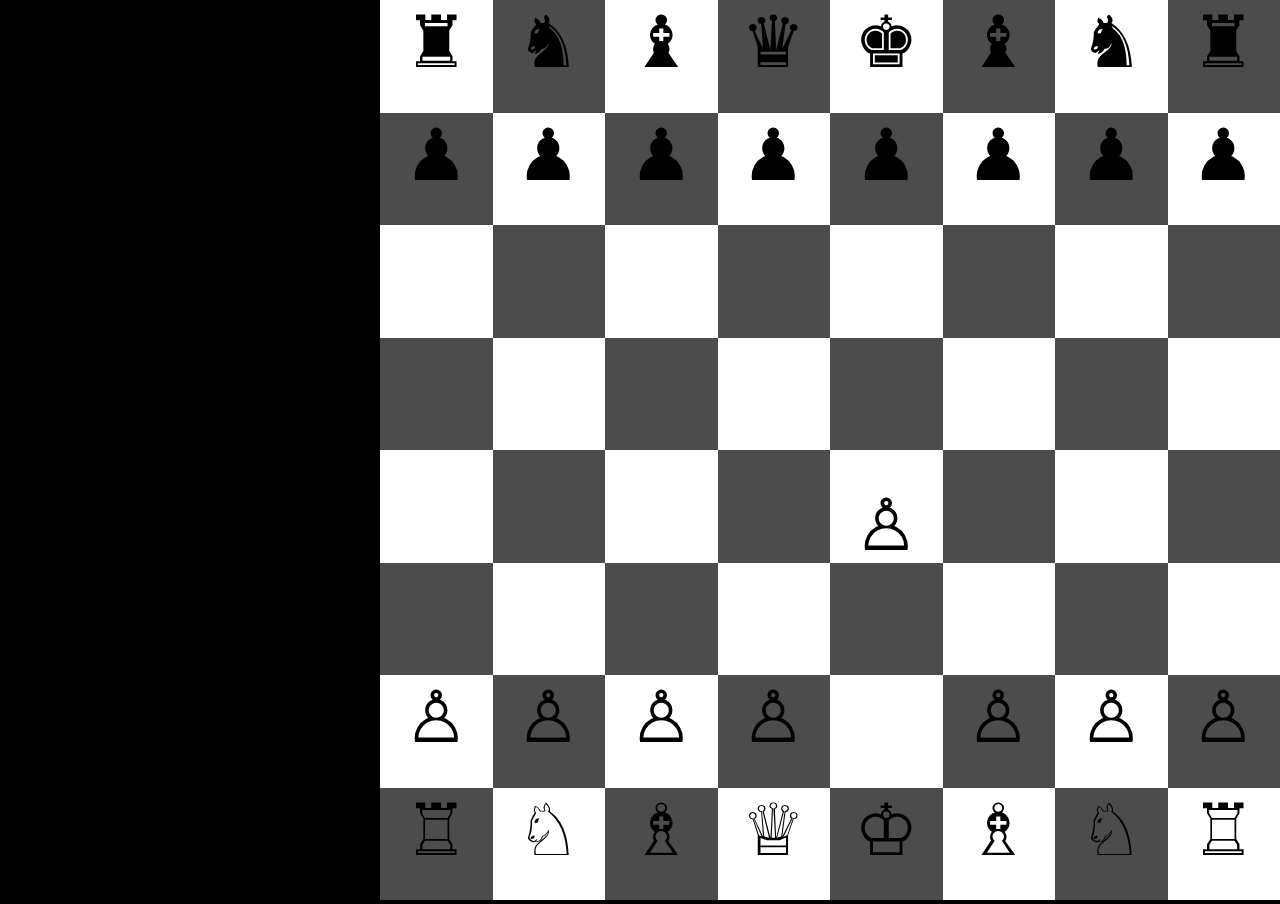
==== index.html @ 92e210d2 "Update index.html" ====
<!DOCTYPE html>
<html lang="en">
<head>
    <meta charset="UTF-8">
    <title>Chess</title>
    <script src="jquery-3.2.1.min.js"></script>
    <script src="games.js"></script>
    <script src="chess-player.js"></script>
    <link href="style.css" rel="stylesheet">
</head>
<body>
    <div class="video"><iframe src="https://player.vimeo.com/video/386223597" width="100%" height="100%" frameborder="0" allow="autoplay; fullscreen" allowfullscreen></iframe></div>
</body>
</html>
---- style.css ----
@charset "UTF-8";
body {
  display:flex; width:100vw; height:100vh;
  padding: 0;
  margin: 0;
  background: #000; }

body > div.video {
  flex-grow: 1;
  height: 100vh;
}

#board {
  position: relative;
  height: 100vh;
  width: 100vh;
  margin: auto; }

.square {
  float: left;
  width: 12.5%;
  height: 12.5%; }

.black {
  background: #4c4c4c; }

.white {
  background: #fff; }

.figure {
  position: absolute;
  width: 12.5%;
  height: 12.5%;
  background: transparent;
  font-size: 8vh;
  text-align: center; }

.pawn.white:before {
  content: "♙"; }

.pawn.black:before {
  content: "♟"; }

.rook.white:before {
  content: "♖"; }

.rook.black:before {
  content: "♜"; }

.knight.white:before {
  content: "♘"; }

.knight.black:before {
  content: "♞"; }

.bishop.white:before {
  content: "♗"; }

.bishop.black:before {
  content: "♝"; }

.queen.white:before {
  content: "♕"; }

.queen.black:before {
  content: "♛"; }

.king.white:before {
  content: "♔"; }

.king.black:before {
  content: "♚"; }

/*# sourceMappingURL=style.css.map */
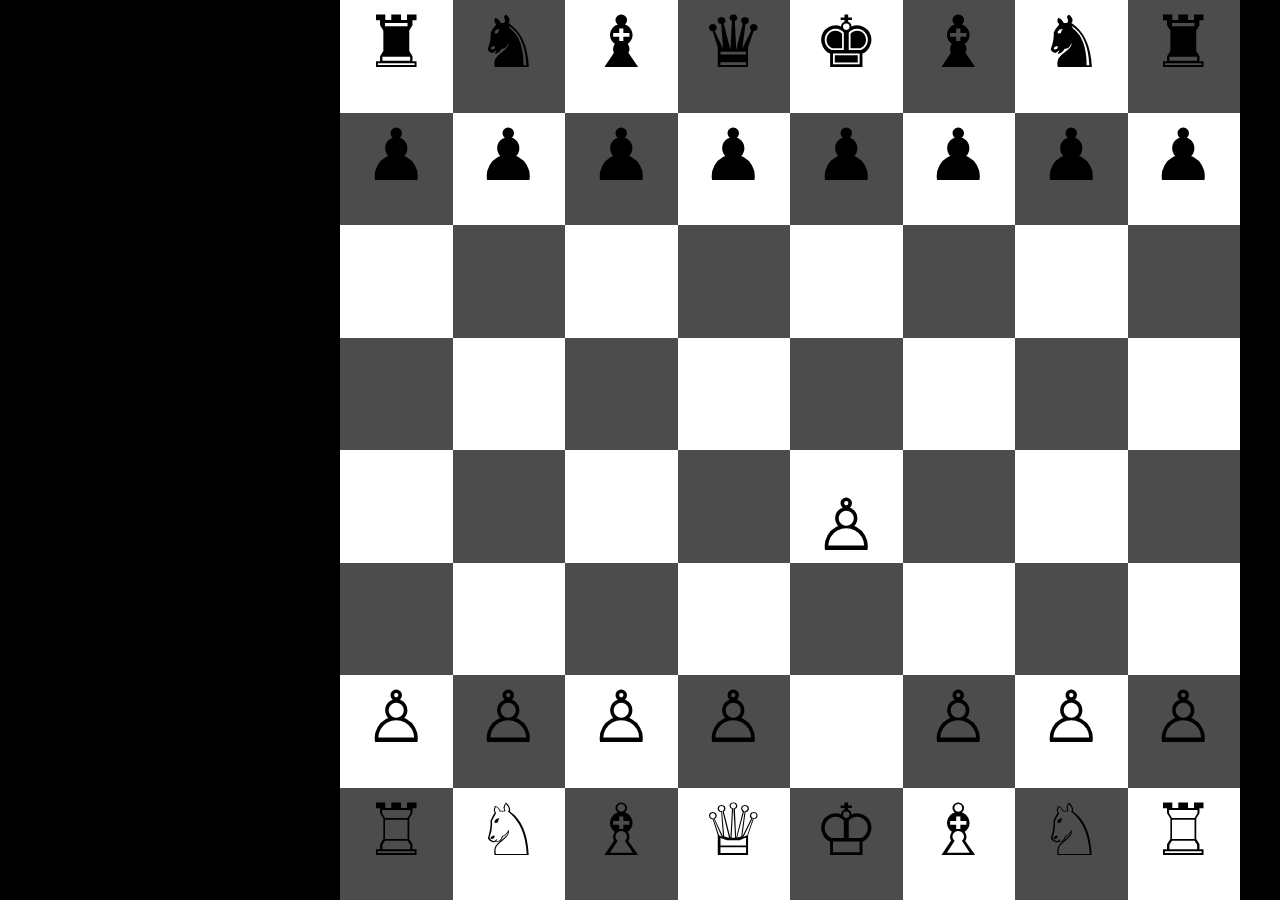
==== commit 8c876c37: "Update index.html" ====
--- a/index.html
+++ b/index.html
@@ -9,6 +9,6 @@
     <link href="style.css" rel="stylesheet">
 </head>
 <body>
-    <div class="video"><iframe src="https://player.vimeo.com/video/386223597" width="100%" height="100%" frameborder="0" allow="autoplay; fullscreen" allowfullscreen></iframe></div>
+    <div class="content"><iframe src="https://aliaksandrkomarov.github.io/chess" width="300" height="300" style="border:none; width:100%; height:calc(width /3);"></iframe></div>
 </body>
 </html>
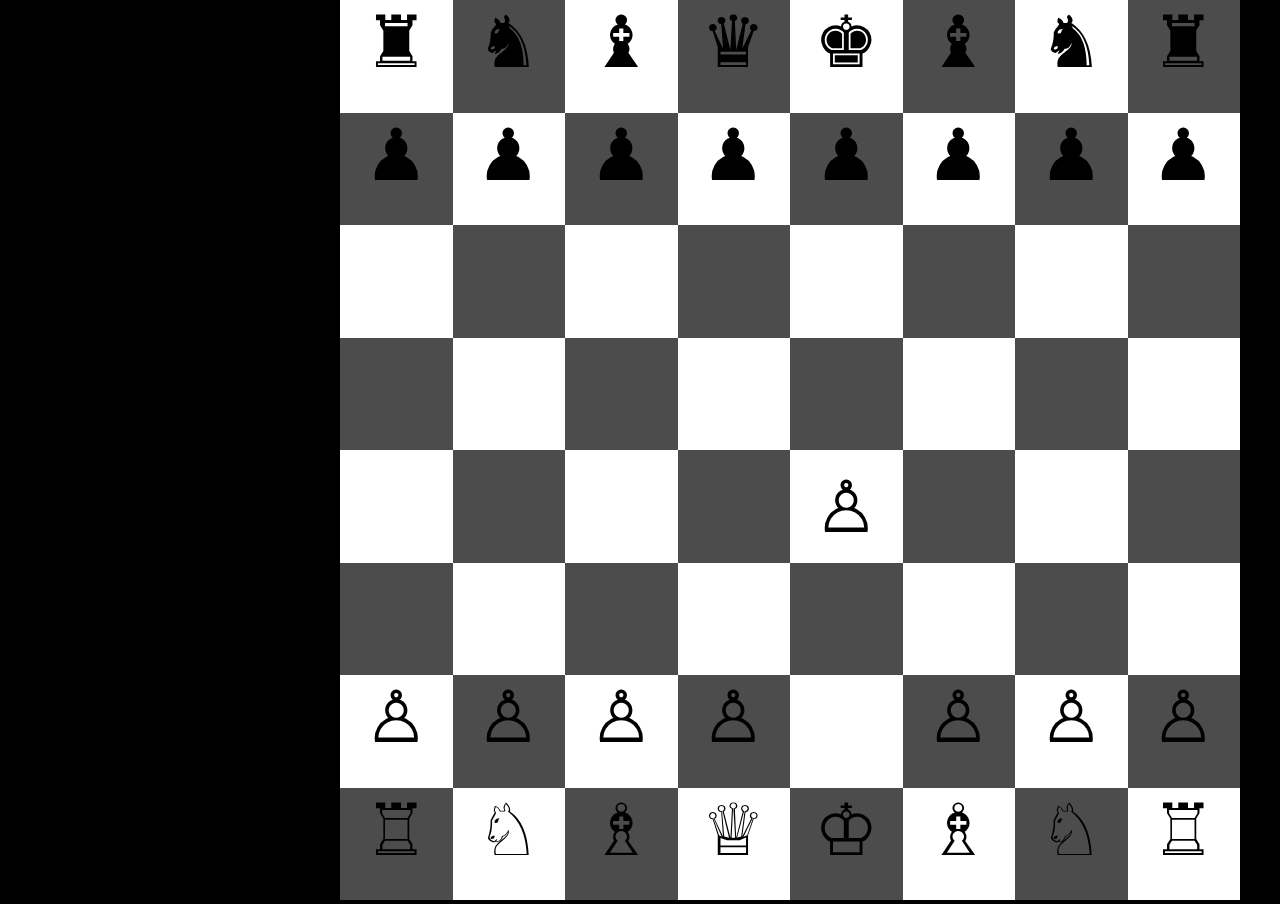
==== commit 13a548b9: "Update index.html" ====
--- a/index.html
+++ b/index.html
@@ -9,6 +9,6 @@
     <link href="style.css" rel="stylesheet">
 </head>
 <body>
-    <div class="content"><iframe src="https://aliaksandrkomarov.github.io/chess" width="300" height="300" style="border:none; width:100%; height:calc(width /3);"></iframe></div>
+    <div class="content"><iframe src="https://aliaksandrkomarov.github.io/chess" width="100%" height="100%" style="border:none; width:100%; height:calc(width /3);"></iframe></div>
 </body>
 </html>
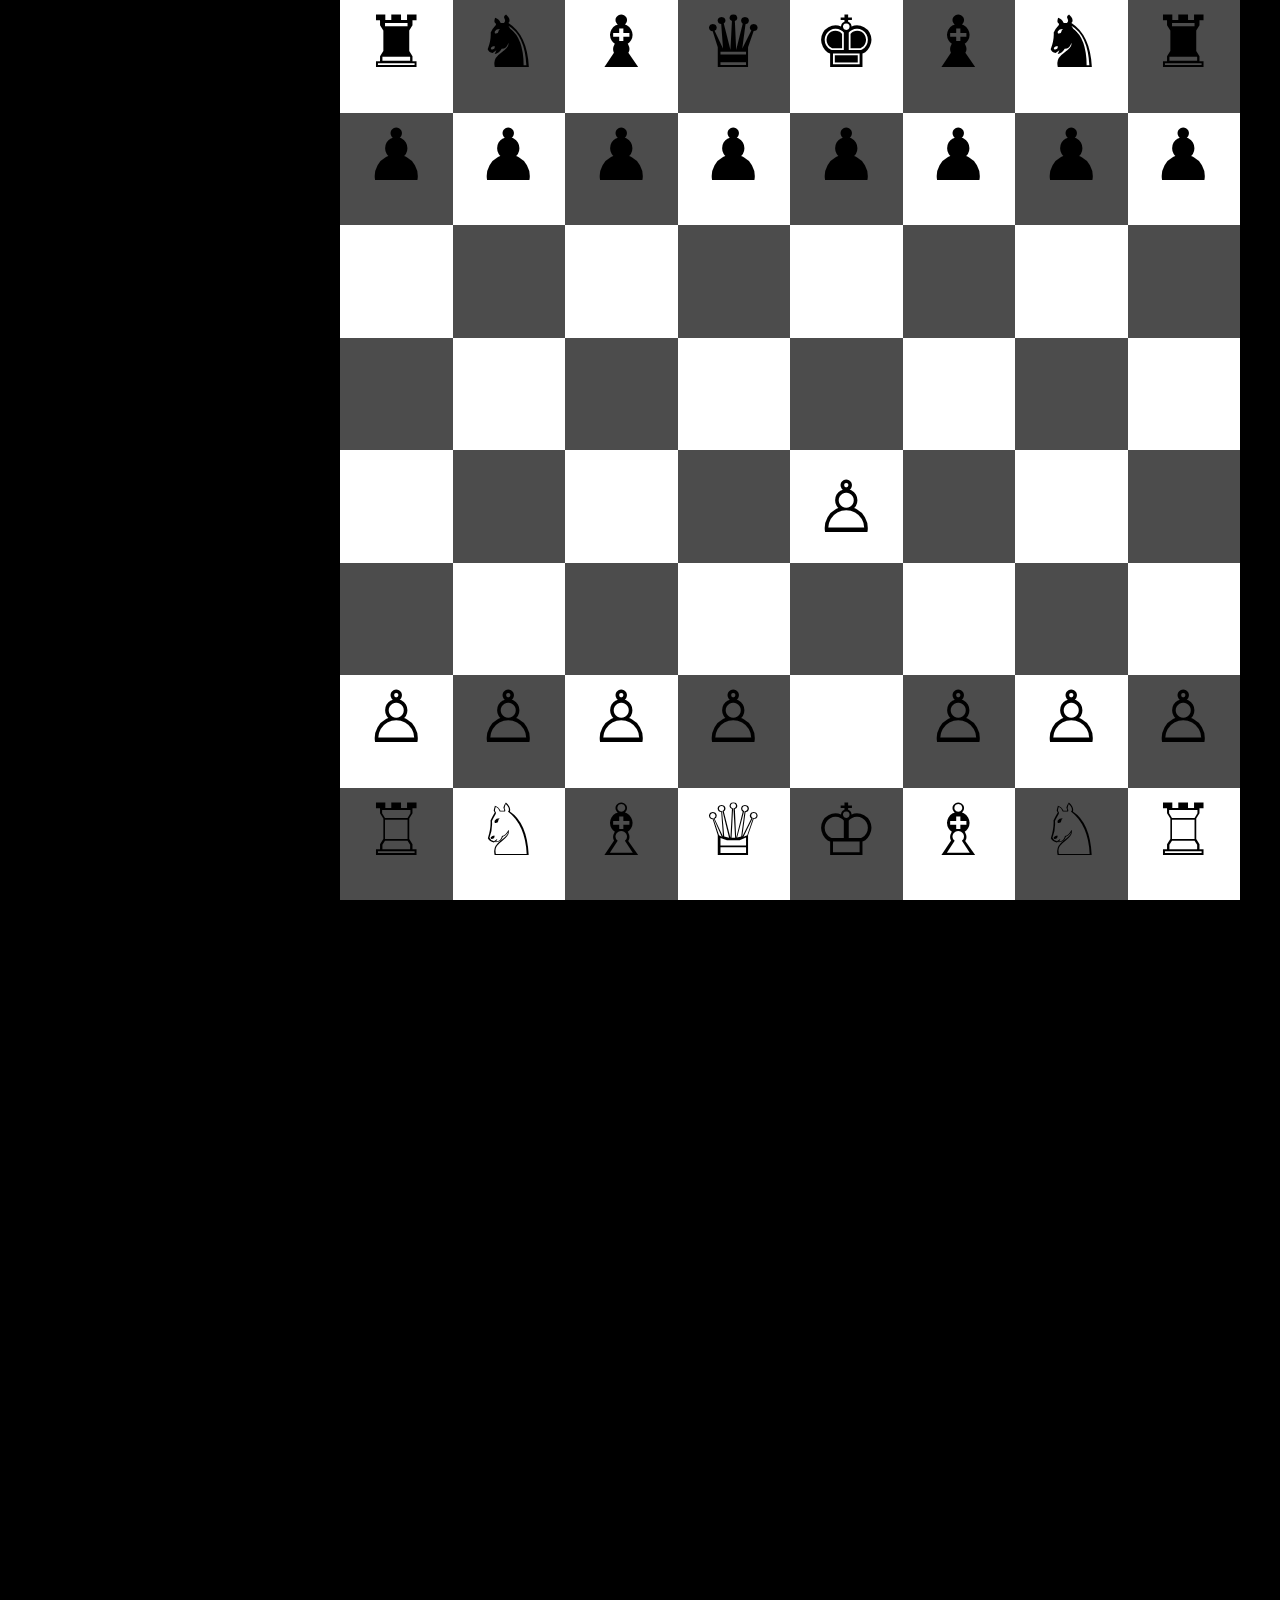
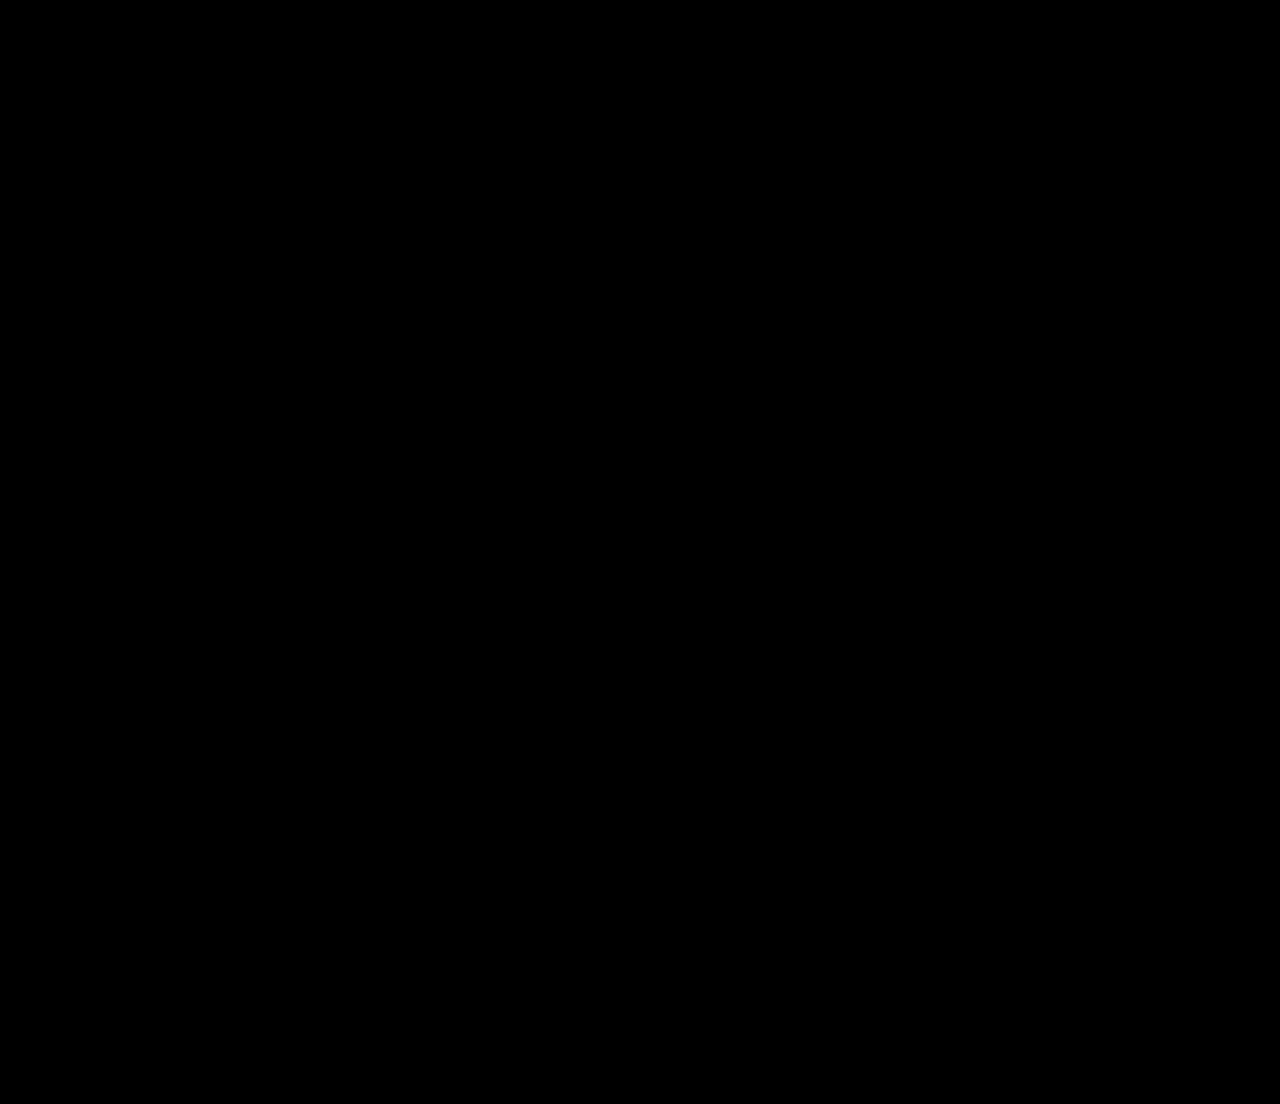
==== commit fc46bb58: "Update index.html" ====
--- a/index.html
+++ b/index.html
@@ -9,6 +9,6 @@
     <link href="style.css" rel="stylesheet">
 </head>
 <body>
-    <div class="content"><iframe src="https://aliaksandrkomarov.github.io/chess" width="100%" height="100%" style="border:none; width:100%; height:calc(width /3);"></iframe></div>
+    <div class="content"><iframe src="https://aliaksandrkomarov.github.io/chess" width="300%" height="300%" style="border:none; width:100%; height:calc(width /3);"></iframe></div>
 </body>
 </html>
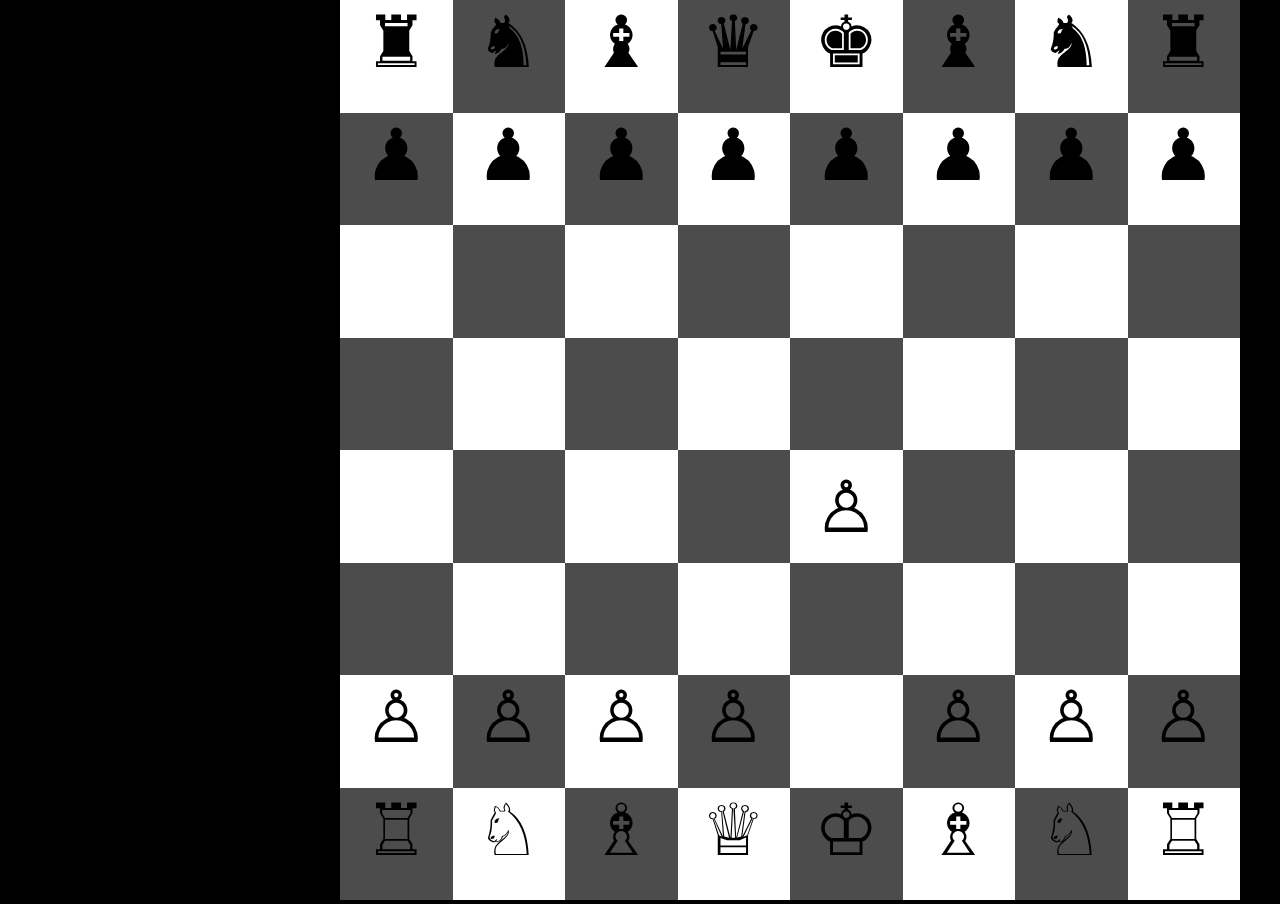
==== commit c990f55e: "Update index.html" ====
--- a/index.html
+++ b/index.html
@@ -9,6 +9,6 @@
     <link href="style.css" rel="stylesheet">
 </head>
 <body>
-    <div class="content"><iframe src="https://aliaksandrkomarov.github.io/chess" width="300%" height="300%" style="border:none; width:100%; height:calc(width /3);"></iframe></div>
+    <div class="content"><iframe src="https://aliaksandrkomarov.github.io/chess" width="100%" height="100%" style="border:none; width:100%; height:100%;"></iframe></div>
 </body>
 </html>
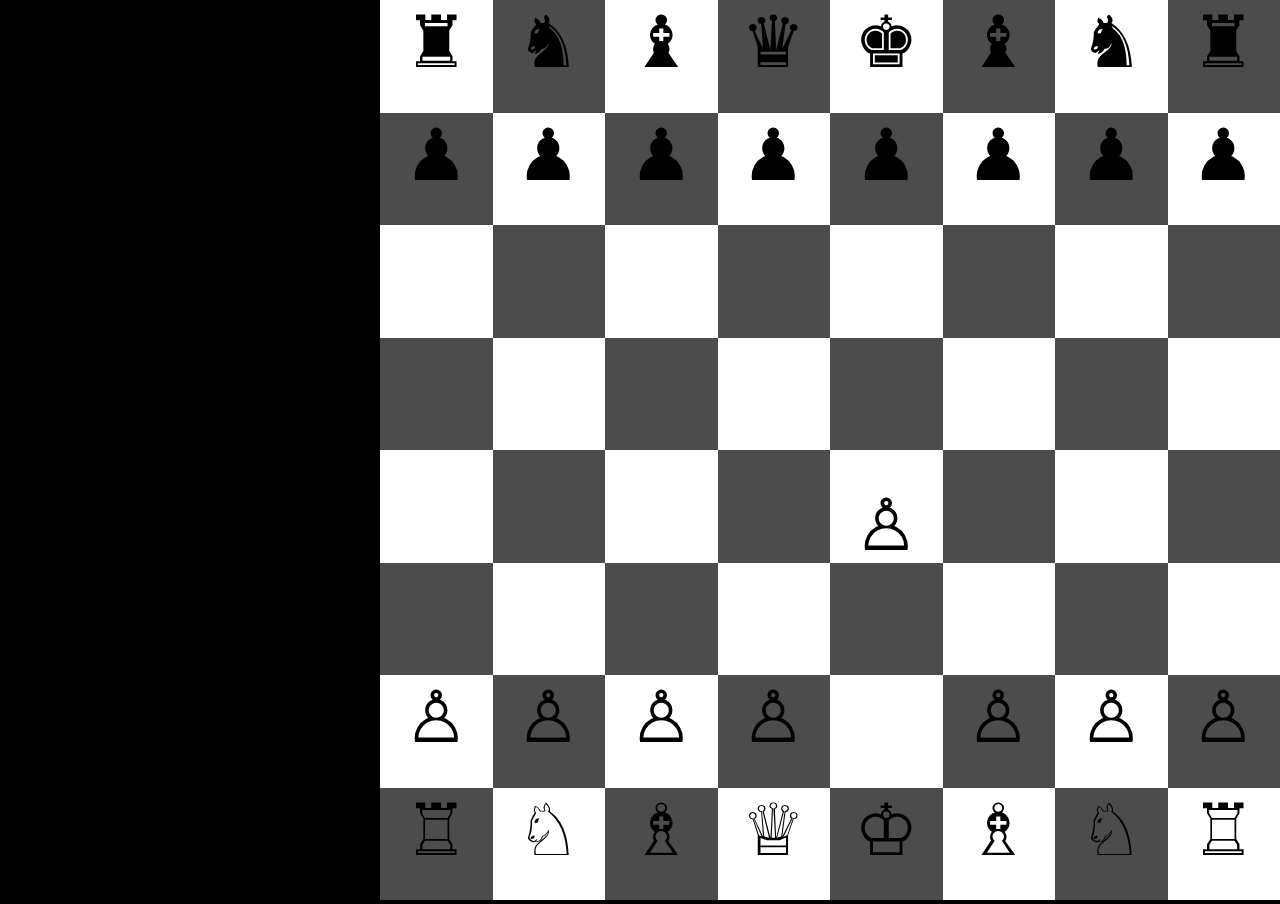
==== commit 9687db68: "Update index.html" ====
--- a/index.html
+++ b/index.html
@@ -9,6 +9,6 @@
     <link href="style.css" rel="stylesheet">
 </head>
 <body>
-    <div class="content"><iframe src="https://aliaksandrkomarov.github.io/chess" width="100%" height="100%" style="border:none; width:100%; height:100%;"></iframe></div>
+    <div class="video"><iframe src="https://player.vimeo.com/video/386223597" width="100%" height="100%" frameborder="0" allow="autoplay; fullscreen" allowfullscreen></iframe></div>
 </body>
 </html>
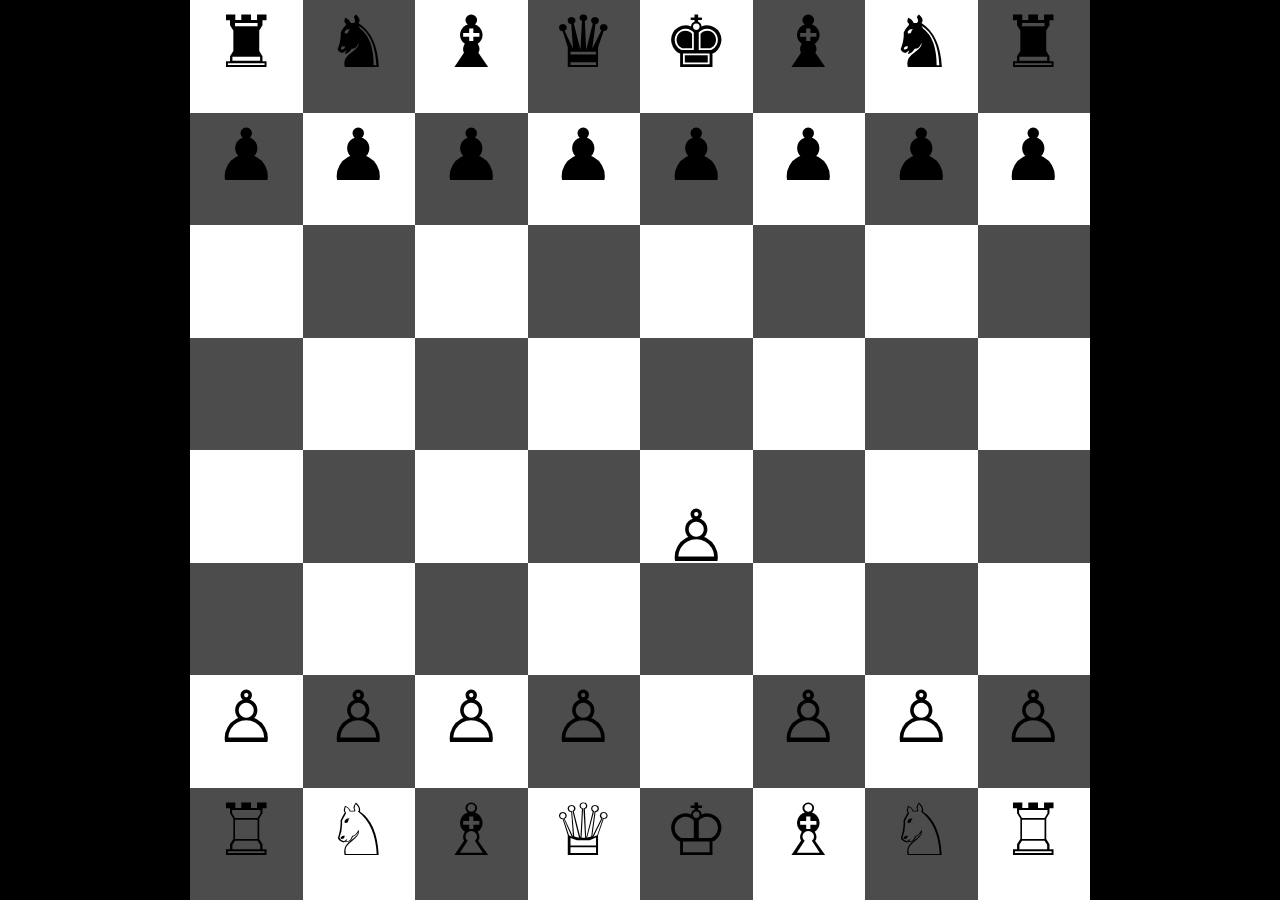
==== commit a49f2369: "Update index.html" ====
--- a/index.html
+++ b/index.html
@@ -8,7 +8,5 @@
     <script src="chess-player.js"></script>
     <link href="style.css" rel="stylesheet">
 </head>
-<body>
-    <div class="video"><iframe src="https://player.vimeo.com/video/386223597" width="100%" height="100%" frameborder="0" allow="autoplay; fullscreen" allowfullscreen></iframe></div>
 </body>
 </html>
